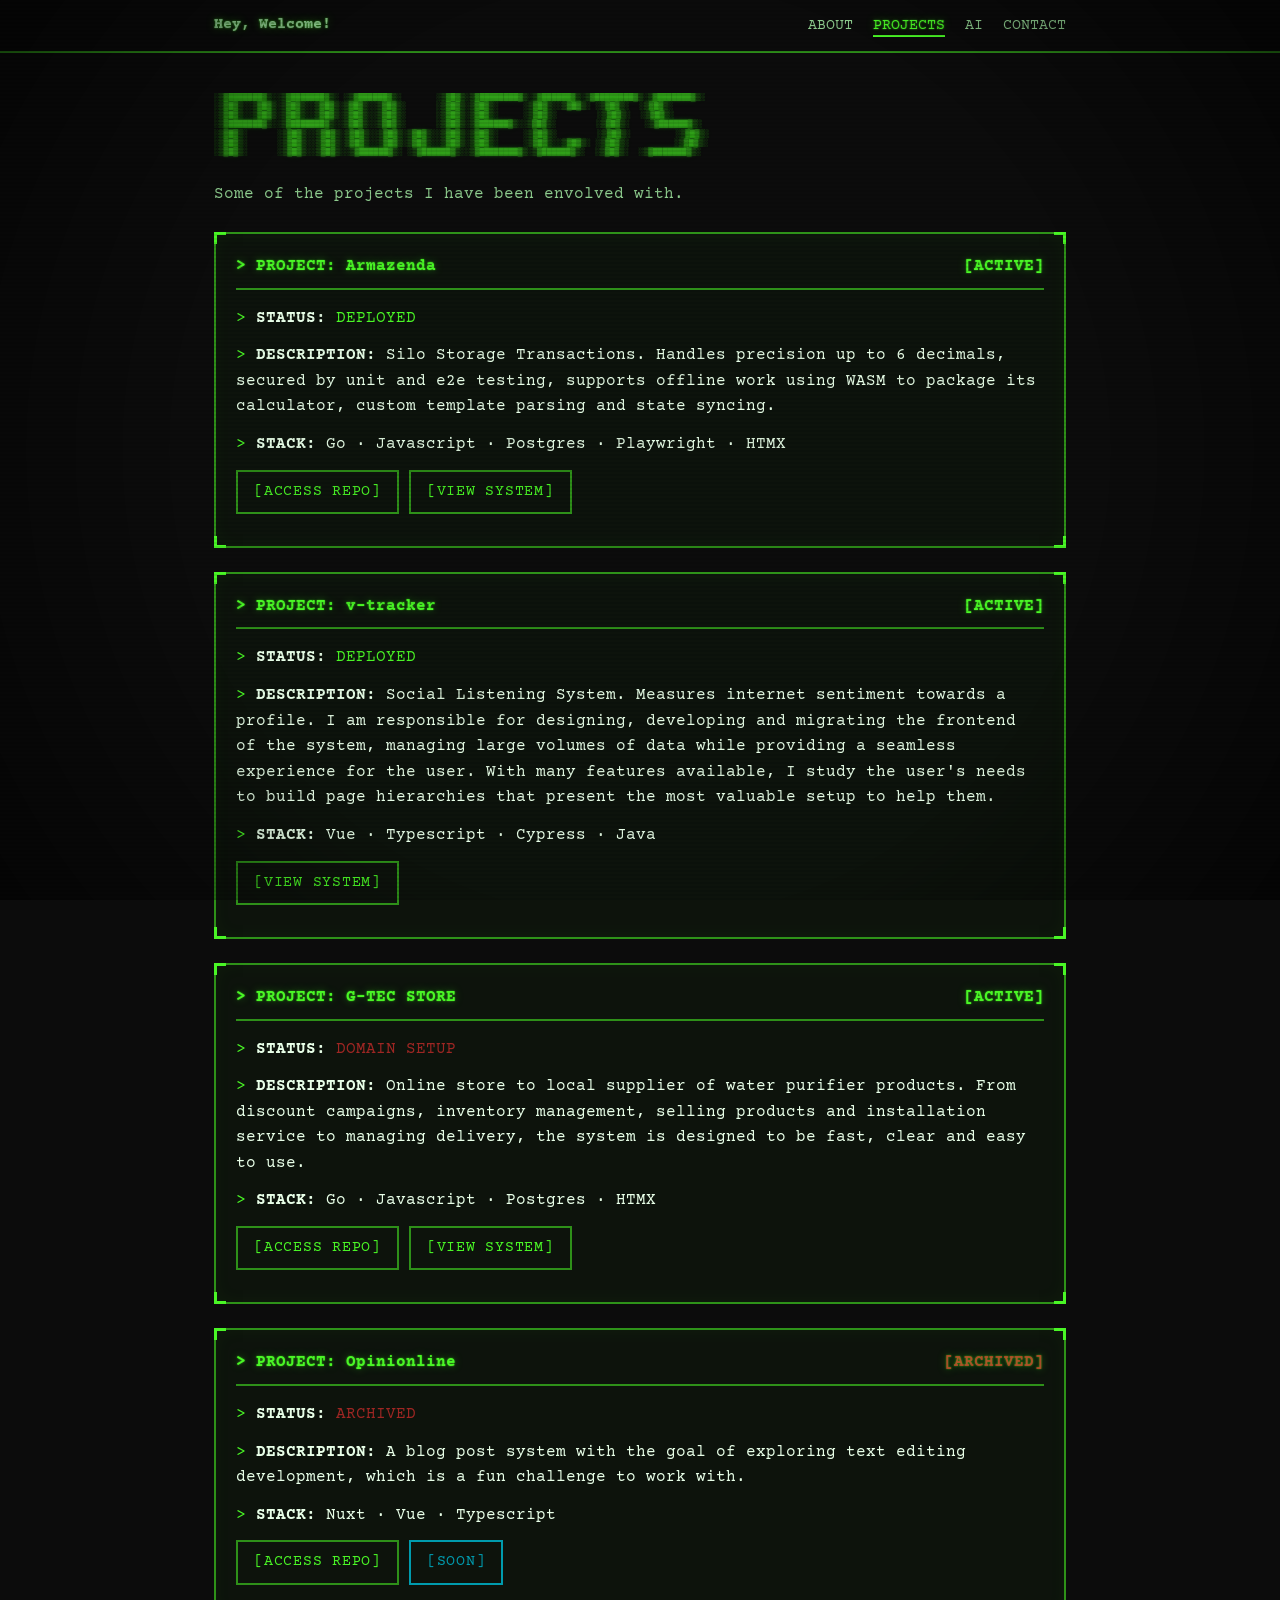
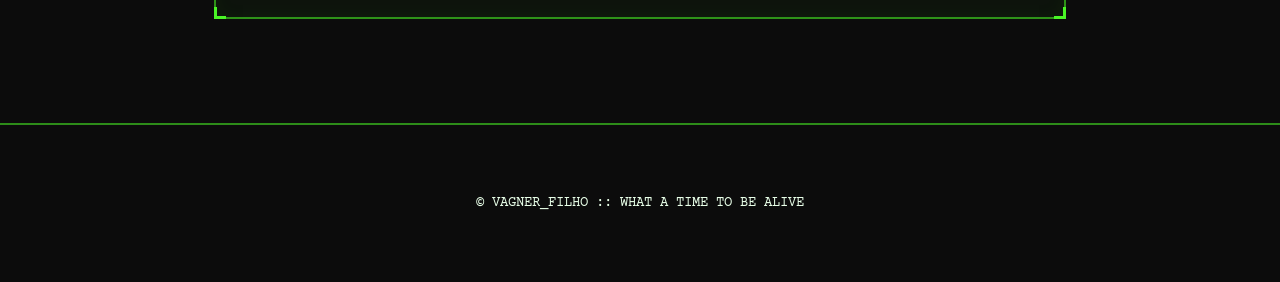
==== projects.html @ 3f2965de "portfolio v1" ====
<!DOCTYPE html>
<html lang="en">
<head>
  <meta charset="UTF-8">
  <meta name="viewport" content="width=device-width, initial-scale=1.0">
  <title>Projects - Vagner Filho</title>
  <link rel="preconnect" href="https://fonts.googleapis.com">
  <link rel="preconnect" href="https://fonts.gstatic.com" crossorigin>
  <link href="https://fonts.googleapis.com/css2?family=Courier+Prime:wght@400;700&display=swap" rel="stylesheet">
  <link rel="stylesheet" href="css/main.css">
  <link rel="stylesheet" href="css/crt.css">
  <link rel="stylesheet" href="css/animations.css">
</head>
<body class="crt-flicker">
  <div class="crt-overlay"></div>
  <div class="screen-vignette"></div>

  <div id="nav-placeholder">
  </div>

  <main class="container">
    <div class="fade-in">
      <pre class="phosphor-glow" style="background:transparent; border:none; padding:0; line-height:1.15; font-size:0.5rem; color:var(--phosphor-dim); margin-bottom:1rem;">
░▒▓███████▓▒░░▒▓███████▓▒░ ░▒▓██████▓▒░       ░▒▓█▓▒░▒▓████████▓▒░▒▓██████▓▒░▒▓████████▓▒░▒▓███████▓▒░ 
░▒▓█▓▒░░▒▓█▓▒░▒▓█▓▒░░▒▓█▓▒░▒▓█▓▒░░▒▓█▓▒░      ░▒▓█▓▒░▒▓█▓▒░     ░▒▓█▓▒░░▒▓█▓▒░ ░▒▓█▓▒░  ░▒▓█▓▒░        
░▒▓█▓▒░░▒▓█▓▒░▒▓█▓▒░░▒▓█▓▒░▒▓█▓▒░░▒▓█▓▒░      ░▒▓█▓▒░▒▓█▓▒░     ░▒▓█▓▒░        ░▒▓█▓▒░  ░▒▓█▓▒░        
░▒▓███████▓▒░░▒▓███████▓▒░░▒▓█▓▒░░▒▓█▓▒░      ░▒▓█▓▒░▒▓██████▓▒░░▒▓█▓▒░        ░▒▓█▓▒░   ░▒▓██████▓▒░  
░▒▓█▓▒░      ░▒▓█▓▒░░▒▓█▓▒░▒▓█▓▒░░▒▓█▓▒░▒▓█▓▒░░▒▓█▓▒░▒▓█▓▒░     ░▒▓█▓▒░        ░▒▓█▓▒░         ░▒▓█▓▒░ 
░▒▓█▓▒░      ░▒▓█▓▒░░▒▓█▓▒░▒▓█▓▒░░▒▓█▓▒░▒▓█▓▒░░▒▓█▓▒░▒▓█▓▒░     ░▒▓█▓▒░░▒▓█▓▒░ ░▒▓█▓▒░         ░▒▓█▓▒░ 
░▒▓█▓▒░      ░▒▓█▓▒░░▒▓█▓▒░░▒▓██████▓▒░ ░▒▓██████▓▒░░▒▓████████▓▒░▒▓██████▓▒░  ░▒▓█▓▒░  ░▒▓███████▓▒░  
      </pre>
      <p style="color:var(--text-secondary);">Some of the projects I have been envolved with.</p>
    </div>

    <div class="terminal-box fade-in fade-in-delay-1">
      <div class="corner corner-tl"></div>
      <div class="corner corner-tr"></div>
      <div class="corner corner-bl"></div>
      <div class="corner corner-br"></div>

      <div class="terminal-header">
        <span class="title">PROJECT: Armazenda</span>
        <span style="color:var(--phosphor);">[ACTIVE]</span>
      </div>

      <p><span style="color:var(--phosphor);">></span> <strong>STATUS:</strong> <span style="color:var(--phosphor);">DEPLOYED</span></p>
      <p><span style="color:var(--phosphor);">></span> <strong>DESCRIPTION:</strong>
        Silo Storage Transactions.
        Handles precision up to 6 decimals, secured by unit and e2e testing, supports offline work using WASM to package its calculator, custom template parsing and state syncing.
      </p>
      <p><span style="color:var(--phosphor);">></span> <strong>STACK:</strong> Go · Javascript · Postgres · Playwright · HTMX</p>
      <p style="margin-top:0.75rem;">
        <a href="https://github.com/Vagner-Filho/armazenda" class="btn">[ACCESS REPO]</a>
        <a href="https://armazenda.com" target="_blank" class="btn">[VIEW SYSTEM]</a>
      </p>
    </div>

    <div class="terminal-box fade-in fade-in-delay-1">
      <div class="corner corner-tl"></div>
      <div class="corner corner-tr"></div>
      <div class="corner corner-bl"></div>
      <div class="corner corner-br"></div>

      <div class="terminal-header">
        <span class="title">PROJECT: v-tracker</span>
        <span style="color:var(--phosphor);">[ACTIVE]</span>
      </div>

      <p><span style="color:var(--phosphor);">></span> <strong>STATUS:</strong> <span style="color:var(--phosphor);">DEPLOYED</span></p>
      <p><span style="color:var(--phosphor);">></span> <strong>DESCRIPTION:</strong>
        Social Listening System.
        Measures internet sentiment towards a profile. I am responsible for designing, developing and migrating the frontend of the system, managing large volumes of data while providing a seamless experience for the user. With many features available, I study the user's needs to build page hierarchies that present the most valuable setup to help them.
      </p>
      <p><span style="color:var(--phosphor);">></span> <strong>STACK:</strong> Vue · Typescript · Cypress · Java</p>
      <p style="margin-top:0.75rem;">
        <a href="https://app.vtracker.com.br/" target="_blank" class="btn">[VIEW SYSTEM]</a>
      </p>
    </div>

    <div class="terminal-box fade-in fade-in-delay-2">
      <div class="corner corner-tl"></div>
      <div class="corner corner-tr"></div>
      <div class="corner corner-bl"></div>
      <div class="corner corner-br"></div>

      <div class="terminal-header">
        <span class="title">PROJECT: G-TEC STORE</span>
        <span style="color:var(--phosphor);">[ACTIVE]</span>
      </div>

      <p><span style="color:var(--phosphor);">></span> <strong>STATUS:</strong> <span style="color:var(--alert-dim);">DOMAIN SETUP</span></p>
      <p><span style="color:var(--phosphor);">></span> <strong>DESCRIPTION:</strong>
        Online store to local supplier of water purifier products.
        From discount campaigns, inventory management, selling products and installation service to managing delivery, the system is designed to be fast, clear and easy to use.
        </p>
      <p><span style="color:var(--phosphor);">></span> <strong>STACK:</strong> Go · Javascript · Postgres · HTMX</p>
      <p style="margin-top:0.75rem;">
        <a href="https://github.com/Vagner-Filho/loja-gtec" target="_blank" class="btn">[ACCESS REPO]</a>
        <a href="#" class="btn">[VIEW SYSTEM]</a>
      </p>
    </div>

    <div class="terminal-box fade-in fade-in-delay-3">
      <div class="corner corner-tl"></div>
      <div class="corner corner-tr"></div>
      <div class="corner corner-bl"></div>
      <div class="corner corner-br"></div>

      <div class="terminal-header">
        <span class="title">PROJECT: Opinionline</span>
        <span style="color:var(--alert-dim);">[ARCHIVED]</span>
      </div>

      <p><span style="color:var(--phosphor);">></span> <strong>STATUS:</strong> <span style="color:var(--alert-dim);">ARCHIVED</span></p>
      <p><span style="color:var(--phosphor);">></span> <strong>DESCRIPTION:</strong>
        A blog post system with the goal of exploring text editing development, which is a fun challenge to work with.
      </p>
      <p><span style="color:var(--phosphor);">></span> <strong>STACK:</strong> Nuxt · Vue · Typescript</p>
      <p style="margin-top:0.75rem;">
        <a href="https://github.com/Vagner-Filho/opinionline" target="_blank" class="btn">[ACCESS REPO]</a>
        <button type="button" class="btn" style="line-height: 1.6; color: var(--info); border-color: var(--info);" disabled>[SOON]</button>
      </p>
    </div>
  </main>

  <footer id="footer-placeholder" class="site-footer">
  </footer>

  <script src="js/main.js"></script>
</body>
</html>
---- css/main.css ----
:root {
  --bg-color: #0c0c0c;
  --bg-secondary: #0f1a0f;
  --phosphor: #4af626;
  --phosphor-dim: rgba(74, 246, 38, 0.45);
  --phosphor-dark: rgba(74, 246, 38, 0.18);
  --info: #009bae;
  --alert: #ff3333;
  --alert-dim: rgba(255, 51, 51, 0.6);
  --border: rgba(74, 246, 38, 0.55);
  --text-primary: #e8ffe8;
  --text-secondary: #8ecc8e;
  --glow: 0 0 8px rgba(74, 246, 38, 0.35), 0 0 2px rgba(74, 246, 38, 0.6);
  --glow-strong: 0 0 12px rgba(74, 246, 38, 0.5), 0 0 4px rgba(74, 246, 38, 0.8);
  --font-mono: "Courier Prime", "IBM Plex Mono", "Courier New", Courier, monospace;
  --radius: 0px;
}

* {
  box-sizing: border-box;
}

html,
body {
  margin: 0;
  padding: 0;
  background-color: var(--bg-color);
  color: var(--text-primary);
  font-family: var(--font-mono);
  font-size: 16px;
  line-height: 1.6;
  min-height: 100vh;
}

body {
  position: relative;
  overflow-x: hidden;
}

a {
  color: var(--phosphor);
  text-decoration: none;
  border-bottom: 1px solid transparent;
  transition: border-color 0.2s, text-shadow 0.2s;
}

a:hover {
  border-bottom-color: var(--phosphor);
  text-shadow: var(--glow);
}

h1,
h2,
h3,
h4,
h5,
h6 {
  color: var(--phosphor);
  text-shadow: var(--glow);
  font-weight: 700;
  margin: 1.5rem 0 0.75rem;
  text-transform: uppercase;
  letter-spacing: 0.08em;
}

h1 {
  font-size: 1.75rem;
}

h2 {
  font-size: 1.35rem;
}

h3 {
  font-size: 1.1rem;
}

p {
  margin: 0.75rem 0;
  color: var(--text-primary);
}

pre,
code {
  font-family: var(--font-mono);
  background: rgba(74, 246, 38, 0.08);
  border: 1px solid var(--phosphor-dark);
  padding: 0.15rem 0.35rem;
}

pre {
  padding: 1rem;
  overflow-x: auto;
}

ul,
ol {
  margin: 0.5rem 0;
  padding-left: 1.5rem;
}

li {
  margin: 0.25rem 0;
}

.container {
  max-width: 900px;
  margin: 0 auto;
  padding: 2rem 1.5rem;
}

.terminal-box {
  border: 2px solid var(--border);
  background: rgba(74, 246, 38, 0.03);
  padding: 1.25rem;
  margin: 1.5rem 0;
  position: relative;
}

.terminal-box::before {
  content: "";
  position: absolute;
  top: -2px;
  left: -2px;
  right: -2px;
  bottom: -2px;
  pointer-events: none;
  box-shadow: inset 0 0 20px rgba(74, 246, 38, 0.05);
}

.terminal-header {
  display: flex;
  align-items: center;
  justify-content: space-between;
  border-bottom: 2px solid var(--border);
  padding-bottom: 0.5rem;
  margin-bottom: 1rem;
  font-weight: 700;
  color: var(--phosphor);
  text-shadow: var(--glow);
}

.terminal-header .title::before {
  content: "> ";
}

.corner {
  position: absolute;
  width: 12px;
  height: 12px;
  border-color: var(--phosphor);
  border-style: solid;
  pointer-events: none;
}

.corner-tl {
  top: -2px;
  left: -2px;
  border-width: 3px 0 0 3px;
}

.corner-tr {
  top: -2px;
  right: -2px;
  border-width: 3px 3px 0 0;
}

.corner-bl {
  bottom: -2px;
  left: -2px;
  border-width: 0 0 3px 3px;
}

.corner-br {
  bottom: -2px;
  right: -2px;
  border-width: 0 3px 3px 0;
}

.btn,
button {
  display: inline-block;
  font-family: var(--font-mono);
  font-size: 0.95rem;
  color: var(--phosphor);
  background: transparent;
  border: 2px solid var(--border);
  padding: 0.5rem 1rem;
  cursor: pointer;
  text-transform: uppercase;
  letter-spacing: 0.05em;
  transition: background 0.2s, box-shadow 0.2s;
}

.btn:hover:enabled,
button:hover:enabled {
  background: rgba(74, 246, 38, 0.1);
  box-shadow: var(--glow);
}

button:disabled {
  cursor: default;
}

nav.site-nav {
  border-bottom: 2px solid var(--border);
  background: rgba(12, 12, 12, 0.9);
  position: sticky;
  top: 0;
  z-index: 50;
  backdrop-filter: blur(4px);
}

nav.site-nav .nav-inner {
  max-width: 900px;
  margin: 0 auto;
  padding: 0.75rem 1.5rem;
  display: flex;
  align-items: center;
  justify-content: space-between;
  flex-wrap: wrap;
  gap: 0.5rem;
}

nav.site-nav .brand {
  font-weight: 700;
  color: var(--phosphor);
  text-shadow: var(--glow);
  font-size: 1.05rem;
  white-space: nowrap;
}

nav.site-nav .brand a {
  border: none;
}

nav.site-nav ul {
  list-style: none;
  margin: 0;
  padding: 0;
  display: flex;
  gap: 1.25rem;
  flex-wrap: wrap;
}

nav.site-nav li {
  margin: 0;
}

nav.site-nav a {
  color: var(--text-secondary);
  border-bottom: 2px solid transparent;
  padding-bottom: 0.1rem;
  font-size: 0.95rem;
}

nav.site-nav a:hover,
nav.site-nav a.active {
  color: var(--phosphor);
  border-bottom-color: var(--phosphor);
  text-shadow: var(--glow);
}

footer.site-footer {
  border-top: 2px solid var(--border);
  margin-top: 3rem;
  padding: 1.5rem;
  text-align: center;
  color: var(--text-secondary);
  font-size: 0.85rem;
}

footer.site-footer .footer-blink {
  animation: blink 1.25s step-end infinite;
}

@media (max-width: 600px) {
  html {
    font-size: 15px;
  }

  .container {
    padding: 1.25rem 1rem;
  }

  nav.site-nav .nav-inner {
    padding: 0.6rem 1rem;
  }

  h1 {
    font-size: 1.4rem;
  }
}
---- css/crt.css ----
/* CRT screen effects */

.crt-overlay {
  position: fixed;
  top: 0; left: 0; width: 100vw; height: 100vh;
  pointer-events: none;
  z-index: 9999;
  overflow: hidden;
}

/* Scanlines */
.crt-overlay::before {
  content: "";
  position: absolute;
  top: 0; left: 0; right: 0; bottom: 0;
  background: repeating-linear-gradient(
    0deg,
    rgba(0, 0, 0, 0.18) 0px,
    rgba(0, 0, 0, 0.18) 2px,
    transparent 2px,
    transparent 4px
  );
  opacity: 0.45;
}

/* Subtle horizontal line flicker bar */
.crt-overlay::after {
  content: "";
  position: absolute;
  top: 0; left: 0; right: 0;
  height: 6px;
  background: rgba(74, 246, 38, 0.06);
  opacity: 0;
  animation: flickerBar 6s infinite;
}

/* Screen vignette */
.screen-vignette {
  position: fixed;
  top: 0; left: 0; width: 100vw; height: 100vh;
  pointer-events: none;
  z-index: 9998;
  background: radial-gradient(circle, rgba(0,0,0,0) 60%, rgba(0,0,0,0.55) 100%);
}

/* Text phosphor glow layer */
.phosphor-glow {
  text-shadow:
    0 0 2px rgba(74, 246, 38, 0.25),
    0 0 6px rgba(74, 246, 38, 0.15),
    0 0 12px rgba(74, 246, 38, 0.08);
}

/* Slight screen flicker on the whole body */
body.crt-flicker {
  animation: screenFlicker 0.15s infinite;
}

@keyframes flickerBar {
  0%, 90%, 100% { opacity: 0; transform: translateY(0); }
  91% { opacity: 1; transform: translateY(20vh); }
  92% { opacity: 0; transform: translateY(40vh); }
  93% { opacity: 0.6; transform: translateY(60vh); }
  94% { opacity: 0; transform: translateY(80vh); }
  95% { opacity: 0.3; transform: translateY(50vh); }
  96% { opacity: 0; transform: translateY(10vh); }
}

@keyframes screenFlicker {
  0% { opacity: 1; }
  92% { opacity: 1; }
  93% { opacity: 0.98; }
  94% { opacity: 1; }
  98% { opacity: 1; }
  99% { opacity: 0.97; }
  100% { opacity: 1; }
}
---- css/animations.css ----
/* Animations */

@keyframes blink {
  0%, 100% { opacity: 1; }
  50% { opacity: 0; }
}

@keyframes fadeIn {
  from { opacity: 0; transform: translateY(4px); }
  to { opacity: 1; transform: translateY(0); }
}

@keyframes typeTick {
  from { width: 0; }
  to { width: 100%; }
}

@keyframes glitch {
  0% { transform: translate(0); }
  20% { transform: translate(-2px, 2px); }
  40% { transform: translate(-2px, -2px); }
  60% { transform: translate(2px, 2px); }
  80% { transform: translate(2px, -2px); }
  100% { transform: translate(0); }
}

@keyframes scanlineMove {
  0% { top: -5%; }
  100% { top: 105%; }
}

.cursor-blink::after {
  content: "█";
  animation: blink 1s step-end infinite;
  color: var(--phosphor);
  margin-left: 2px;
}

.cursor-line::after {
  content: "_";
  animation: blink 1.1s step-end infinite;
  color: var(--phosphor);
  margin-left: 2px;
}

.fade-in {
  animation: fadeIn 0.4s ease-out forwards;
  opacity: 0;
}

.fade-in-delay-1 { animation-delay: 0.15s; }
.fade-in-delay-2 { animation-delay: 0.3s; }
.fade-in-delay-3 { animation-delay: 0.45s; }
.fade-in-delay-4 { animation-delay: 0.6s; }
.fade-in-delay-5 { animation-delay: 0.75s; }

.glitch-hover:hover {
  animation: glitch 0.25s cubic-bezier(0.25, 0.46, 0.45, 0.94) both;
  color: var(--alert);
}

.typing-container {
  display: inline-block;
  overflow: hidden;
  white-space: nowrap;
  border-right: 2px solid var(--phosphor);
  animation: typeTick 2s steps(40, end), blink 0.85s step-end infinite;
  vertical-align: bottom;
}

/* Scrollbar styling */
::-webkit-scrollbar {
  width: 10px;
}
::-webkit-scrollbar-track {
  background: var(--bg-color);
  border-left: 1px solid var(--phosphor-dark);
}
::-webkit-scrollbar-thumb {
  background: var(--phosphor-dark);
  border: 1px solid var(--phosphor);
}
::-webkit-scrollbar-thumb:hover {
  background: var(--phosphor-dim);
}

::selection {
  background: rgba(74, 246, 38, 0.25);
  color: #fff;
}
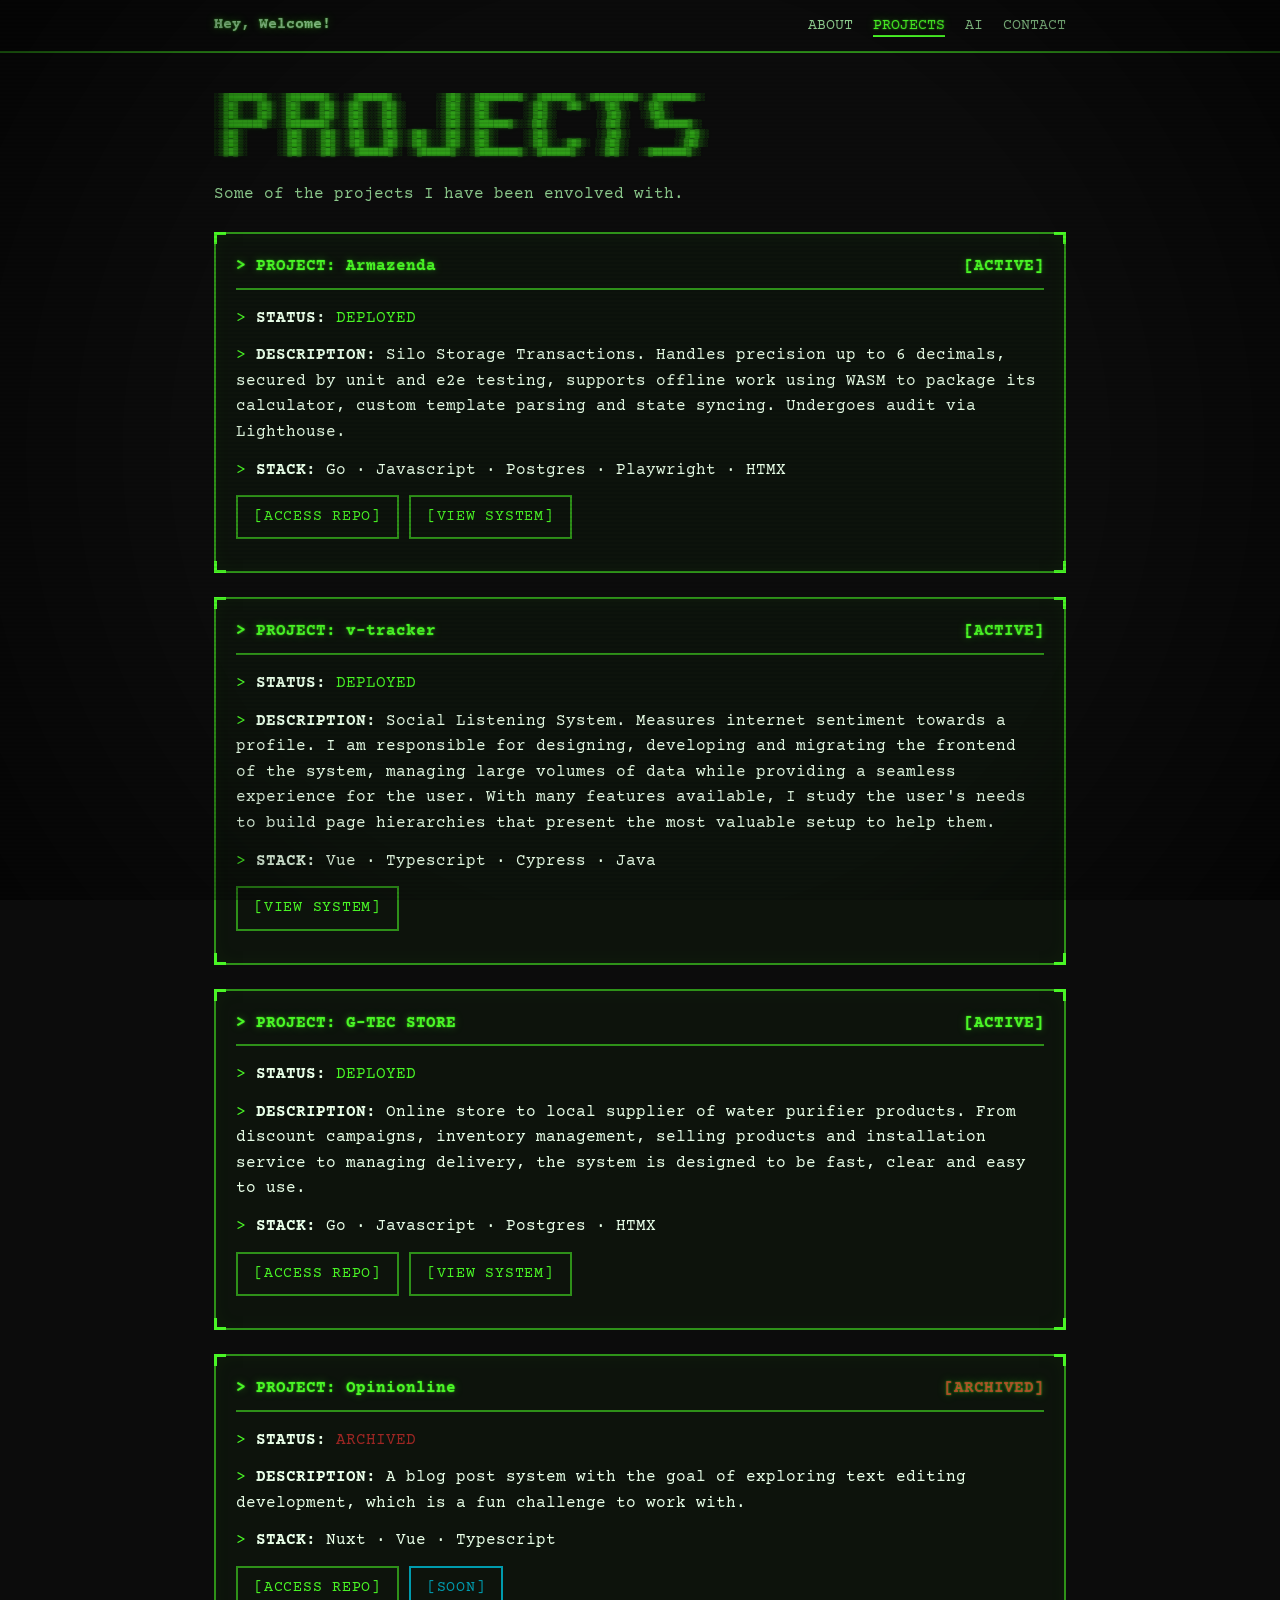
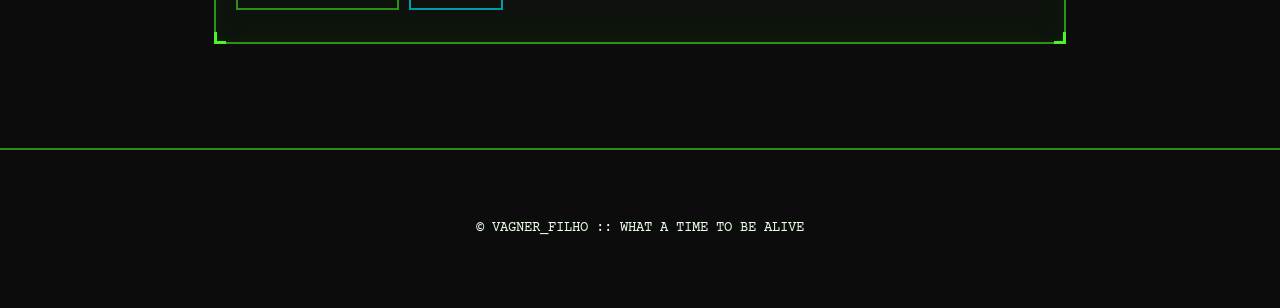
==== commit 3d1e74dd: "update: armazenda info && gtec status" ====
--- a/projects.html
+++ b/projects.html
@@ -46,7 +46,7 @@
       <p><span style="color:var(--phosphor);">></span> <strong>STATUS:</strong> <span style="color:var(--phosphor);">DEPLOYED</span></p>
       <p><span style="color:var(--phosphor);">></span> <strong>DESCRIPTION:</strong>
         Silo Storage Transactions.
-        Handles precision up to 6 decimals, secured by unit and e2e testing, supports offline work using WASM to package its calculator, custom template parsing and state syncing.
+        Handles precision up to 6 decimals, secured by unit and e2e testing, supports offline work using WASM to package its calculator, custom template parsing and state syncing. Undergoes audit via Lighthouse.
       </p>
       <p><span style="color:var(--phosphor);">></span> <strong>STACK:</strong> Go · Javascript · Postgres · Playwright · HTMX</p>
       <p style="margin-top:0.75rem;">
@@ -88,7 +88,7 @@
         <span style="color:var(--phosphor);">[ACTIVE]</span>
       </div>
 
-      <p><span style="color:var(--phosphor);">></span> <strong>STATUS:</strong> <span style="color:var(--alert-dim);">DOMAIN SETUP</span></p>
+      <p><span style="color:var(--phosphor);">></span> <strong>STATUS:</strong> <span style="color:var(--phosphor);">DEPLOYED</span></p>
       <p><span style="color:var(--phosphor);">></span> <strong>DESCRIPTION:</strong>
         Online store to local supplier of water purifier products.
         From discount campaigns, inventory management, selling products and installation service to managing delivery, the system is designed to be fast, clear and easy to use.
@@ -96,7 +96,7 @@
       <p><span style="color:var(--phosphor);">></span> <strong>STACK:</strong> Go · Javascript · Postgres · HTMX</p>
       <p style="margin-top:0.75rem;">
         <a href="https://github.com/Vagner-Filho/loja-gtec" target="_blank" class="btn">[ACCESS REPO]</a>
-        <a href="#" class="btn">[VIEW SYSTEM]</a>
+        <a href="https://loja.gtecmultimarcas.com.br" target="_blank" class="btn">[VIEW SYSTEM]</a>
       </p>
     </div>
 
